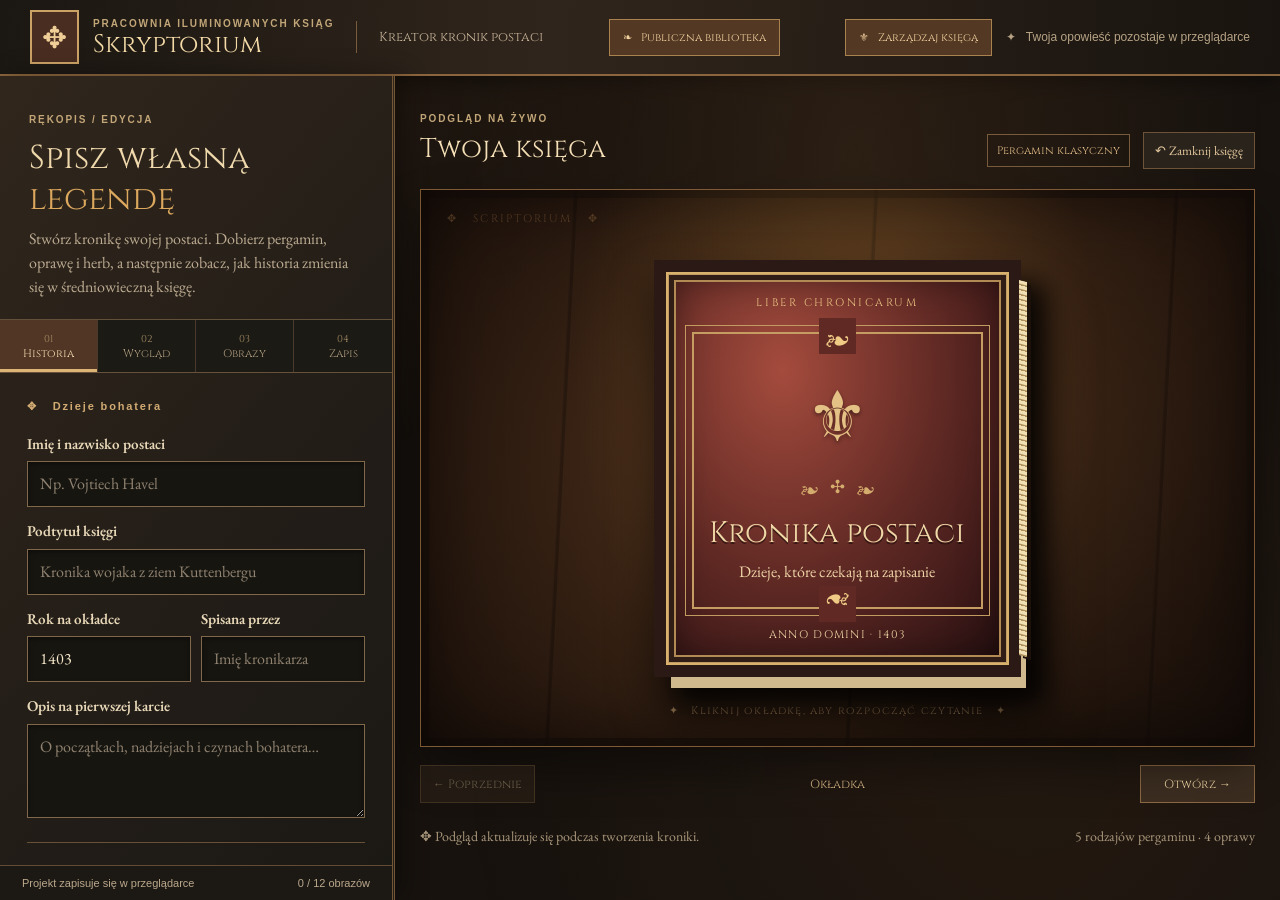
==== index.html @ 90901bff "Dodaj publikację księgi chronionej hasłem i link do panelu zarządzania" ====
<!doctype html>
<html lang="pl">
<head>
  <meta charset="utf-8">
  <meta name="viewport" content="width=device-width, initial-scale=1">
  <meta name="theme-color" content="#19120d">
  <meta name="description" content="Skryptorium — kreator średniowiecznych ksiąg postaci. Wpisz historię, wybierz pergamin i oprawę, dodaj herb i ilustracje.">
  <title>Skryptorium — Kreator Ksiąg Postaci</title>
  <link rel="preconnect" href="https://fonts.googleapis.com">
  <link rel="preconnect" href="https://fonts.gstatic.com" crossorigin>
  <link href="https://fonts.googleapis.com/css2?family=Cinzel:wght@400;500;600;700&family=EB+Garamond:ital,wght@0,400;0,500;0,600;1,400;1,500;1,600&display=swap" rel="stylesheet">
  <link rel="stylesheet" href="spine.css">
  <link rel="stylesheet" href="styles.css">
  <script src="api-config.js"></script>
  <script src="app.js" defer></script>
</head>
<body>
  <div class="vignette" aria-hidden="true"></div>
  <header class="topbar">
    <div class="mark" aria-hidden="true">✥</div>
    <div class="brand"><small>PRACOWNIA ILUMINOWANYCH KSIĄG</small><strong>Skryptorium</strong></div>
    <div class="topbar__rule" aria-hidden="true"></div>
    <span class="topbar__subtitle">Kreator kronik postaci</span>
    <a class="topbar__library" href="./biblioteka.html">❧ &nbsp; Publiczna biblioteka</a>
    <a class="topbar__library" href="./zarzadzanie.html">⚜ &nbsp; Zarządzaj księgą</a>
    <span class="local-indicator">✦ &nbsp; Twoja opowieść pozostaje w przeglądarce</span>
  </header>
  <div class="layout">
    <aside class="editor" aria-label="Panel tworzenia księgi">
      <div class="editor-intro">
        <span class="eyebrow">RĘKOPIS / EDYCJA</span>
        <h1>Spisz własną <em>legendę</em></h1>
        <p>Stwórz kronikę swojej postaci. Dobierz pergamin, oprawę i herb, a następnie zobacz, jak historia zmienia się w średniowieczną księgę.</p>
      </div>
      <nav class="tabs" aria-label="Etapy tworzenia księgi">
        <button type="button" class="tab is-current" data-tab="story" aria-current="step"><span>01</span> Historia</button>
        <button type="button" class="tab" data-tab="design"><span>02</span> Wygląd</button>
        <button type="button" class="tab" data-tab="images"><span>03</span> Obrazy</button>
        <button type="button" class="tab" data-tab="save"><span>04</span> Zapis</button>
      </nav>
      <div class="editor-scroll">
        <section class="edit-panel" id="panel-story" data-panel="story">
          <div class="section-heading">✥ &nbsp; Dzieje bohatera</div>
          <label for="character">Imię i nazwisko postaci</label>
          <input type="text" id="character" maxlength="85" placeholder="Np. Vojtiech Havel" autocomplete="off">
          <label for="subtitle">Podtytuł księgi</label>
          <input type="text" id="subtitle" maxlength="110" placeholder="Kronika wojaka z ziem Kuttenbergu">
          <div class="pair">
            <div><label for="year">Rok na okładce</label><input type="text" id="year" maxlength="30" placeholder="1403"></div>
            <div><label for="author">Spisana przez</label><input type="text" id="author" maxlength="65" placeholder="Imię kronikarza"></div>
          </div>
          <label for="summary">Opis na pierwszej karcie</label>
          <textarea id="summary" rows="3" maxlength="700" placeholder="O początkach, nadziejach i czynach bohatera…"></textarea>
          <div class="rule"></div>
          <div class="section-heading">✥ &nbsp; Historia postaci</div>
          <label for="story">Tekst kroniki</label>
          <textarea id="story" class="story-input" rows="16" maxlength="100000" spellcheck="true" placeholder="Rozdział I. Początki

W pewnej niewielkiej osadzie, u progu XV stulecia, żył…

Rozdział II. Pierwsza wyprawa

Los postawił przed nim nowe wyzwanie…"></textarea>
          <p class="hint">Możesz wkleić długą historię. Osobne akapity oddzielaj pustą linią. Nagłówki zaczynające się od „Rozdział”, „Prolog”, „Epilog” albo „# ” są rozpoznawane automatycznie. Tekst jest dzielony na strony.</p>
        </section>

        <section class="edit-panel" id="panel-design" data-panel="design" hidden>
          <div class="section-heading">✥ &nbsp; Pergamin i iluminacje</div>
          <h2>Wybierz styl kartek</h2><p class="description">Pięć rodzajów pergaminu, każdy z własnymi kolorami, zdobieniami i charakterem.</p>
          <div class="paper-options" id="paper-options" role="group" aria-label="Styl kartek"></div>
          <div class="rule"></div>
          <div class="section-heading">✥ &nbsp; Skórzana oprawa</div>
          <h2>Kolor okładki</h2><div class="cover-options" id="cover-options" role="group" aria-label="Kolor okładki"></div>
          <div class="rule"></div>
          <div class="section-heading">✥ &nbsp; Introligatorstwo i grzbiety</div>
          <h2>Wybierz grzbiet księgi</h2>
          <p class="description">Ten właśnie grzbiet zobaczą gracze na półce w publicznej bibliotece. Wybierz rodzaj tłoczeń i okuć; kolor skóry pochodzi z wybranej oprawy.</p>
          <div class="spine-options" id="spine-options" role="group" aria-label="Wybierz ozdobny grzbiet księgi"></div>
          <p class="hint">Podgląd pokazuje aktualne imię postaci i podtytuł. Wybrany grzbiet zapisuje się razem z kroniką w pliku JSON.</p>
          <div class="rule"></div>
          <div class="section-heading">✥ &nbsp; Heraldyka</div>
          <h2>Herb postaci lub rodu</h2>
          <div class="crest-setting">
            <div class="crest-mini" id="crest-mini" aria-label="Podgląd herbu">⚜</div>
            <div class="crest-actions">
              <label class="file-button" for="crest-upload">Dodaj własny herb</label>
              <input id="crest-upload" type="file" accept="image/png,image/jpeg,image/webp" hidden>
              <button class="text-button" id="remove-crest" type="button">Usuń herb</button>
              <small>Najlepiej sprawdza się PNG lub WebP z przezroczystym tłem.</small>
            </div>
          </div>
          <p class="hint">Herb pojawi się na przedniej okładce i na karcie tytułowej księgi.</p>
        </section>

        <section class="edit-panel" id="panel-images" data-panel="images" hidden>
          <div class="section-heading">✥ &nbsp; Rycinami ozdobiona opowieść</div>
          <h2>Ilustracje i fotografie</h2><p class="description">Dodaj portret postaci, sceny z jej życia, rodzinne posiadłości lub inne obrazy. Trafią na osobne karty z podpisami.</p>
          <label for="photos-upload" class="upload-zone">
            <span class="upload-zone__icon">❦</span>
            <strong>Wybierz obrazy</strong>
            <span>JPG / PNG / WebP · maksymalnie 12 fotografii</span>
          </label>
          <input id="photos-upload" type="file" accept="image/png,image/jpeg,image/webp" multiple hidden>
          <div class="photo-list" id="photo-list" aria-live="polite"></div>
          <p class="hint">Obrazy są zmniejszane w przeglądarce. Nie wysyłamy ich na serwer — pozostają w Twoim projekcie.</p>
        </section>

        <section class="edit-panel" id="panel-save" data-panel="save" hidden>
          <div class="section-heading">✥ &nbsp; Zachowaj swój rękopis</div>
          <h2>Zapis księgi</h2><p class="description">Na tym etapie zapisujemy projekt księgi. W przyszłości zbudujemy osobną bibliotekę z półkami i grzbietami ksiąg.</p>
          <div class="export-card">
            <div class="export-card__icon">✒</div>
            <div>
              <h3>Plik księgi (JSON)</h3>
              <p>Zapisuje historię, styl kartek, oprawę, herb i ilustracje. Ten format wykorzystamy później przy dodawaniu ksiąg do biblioteki.</p>
              <button type="button" id="save-json" class="button button--gold">Pobierz księgę .json</button>
            </div>
          </div>
          <div class="export-card">
            <div class="export-card__icon">❧</div>
            <div>
              <h3>Wczytaj wcześniejszy projekt</h3>
              <p>Wróć do edycji księgi zapisanej wcześniej na dysku.</p>
              <label for="load-json" class="button">Wczytaj projekt .json</label>
              <input type="file" id="load-json" accept=".json,application/json" hidden>
            </div>
          </div>
          <div class="publish-online">
            <div class="section-heading">✥ &nbsp; Publikacja w bibliotece</div>
            <h2>Opublikuj księgę z hasłem</h2>
            <p class="description">Każda opublikowana księga dostaje własny identyfikator i hasło właściciela. Dzięki nim później zmienisz treść lub ją usuniesz w osobnym panelu. Hasło nie trafi do pliku JSON ani do publicznej biblioteki.</p>
            <label for="publish-password">Hasło właściciela (minimum 12 znaków)</label>
            <input id="publish-password" type="password" minlength="12" maxlength="128" autocomplete="new-password" placeholder="Ustal silne, unikatowe hasło">
            <label for="publish-confirm">Powtórz hasło</label>
            <input id="publish-confirm" type="password" minlength="12" maxlength="128" autocomplete="new-password" placeholder="Powtórz hasło">
            <button id="publish-online" type="button" class="button button--gold">Opublikuj księgę online</button>
            <p class="hint" id="online-status" role="status">Sprawdzanie połączenia z serwerem książek…</p>
            <div id="publish-result" class="publish-result" hidden>
              <strong>Twoja księga jest dostępna w bibliotece.</strong>
              <p>Identyfikator księgi (zachowaj go razem z hasłem):</p>
              <code id="published-id"></code>
              <p><a href="./zarzadzanie.html">Przejdź do panelu edycji i generatora ilustracji →</a></p>
            </div>
          </div>
          <div class="future-note"><strong>Publiczna biblioteka już dostępna</strong><p>Wybierz księgę z regału i czytaj bez zmiany adresu strony. Opublikowanie nowej księgi wymaga obecnie dodania pliku JSON i wpisu w katalogu przez opiekuna repozytorium.</p><p><a href="./biblioteka.html">Przejdź do biblioteki ksiąg →</a></p></div>
          <button id="clear-project" class="text-button danger" type="button">Wyczyść i rozpocznij nowy rękopis</button>
        </section>
      </div>
      <div class="editor-footer"><span id="save-status" role="status">Projekt zapisuje się w przeglądarce</span><span id="photo-count">0 ilustracji</span></div>
    </aside>

    <main class="preview" aria-label="Podgląd tworzonej księgi">
      <div class="preview-head">
        <div><span class="eyebrow">PODGLĄD NA ŻYWO</span><h2>Twoja księga</h2></div>
        <div class="preview-head__actions">
          <span class="theme-tag" id="theme-label">Pergamin klasyczny</span>
          <button type="button" id="reset-preview" class="quiet-button">↶ Zamknij księgę</button>
        </div>
      </div>
      <div class="desk">
        <div class="candle-glow" aria-hidden="true"></div>
        <div class="desk-seal" aria-hidden="true">✥ &nbsp; SCRIPTORIUM &nbsp; ✥</div>
        <div class="book-shell">
          <button type="button" class="book-cover cover-burgundy" id="book-cover" aria-label="Otwórz księgę">
            <span class="cover-corners" aria-hidden="true"></span>
            <span class="cover-kicker">LIBER CHRONICARUM</span>
            <span class="cover-frame">
              <span class="cover-crest" id="cover-crest">⚜</span>
              <span class="cover-ornament">❧ &nbsp; ✣ &nbsp; ❧</span>
              <span class="cover-title" id="cover-title">Kronika postaci</span>
              <span class="cover-subtitle" id="cover-subtitle">Opowieść o losach bohatera</span>
            </span>
            <span class="cover-year" id="cover-year">ANNO DOMINI · 1403</span>
            <span class="book-edge" aria-hidden="true"></span>
          </button>
          <div id="book-spread" class="book-spread" hidden>
            <div class="folio folio--left" id="left-folio" data-paper="classic"></div>
            <span class="spine" aria-hidden="true"></span>
            <div class="folio folio--right" id="right-folio" data-paper="classic"></div>
            <div id="turn-leaf" class="turn-leaf" aria-hidden="true"></div>
          </div>
        </div>
        <p class="desk-hint" id="desk-hint">✦ &nbsp; Kliknij okładkę, aby rozpocząć czytanie &nbsp; ✦</p>
      </div>
      <div class="reader-controls">
        <button type="button" class="page-button" id="prev-page" disabled>← Poprzednie</button>
        <span id="page-indicator" class="page-indicator">Okładka</span>
        <button type="button" class="page-button" id="next-page">Dalej →</button>
      </div>
      <div class="preview-footer"><span>✥ Podgląd aktualizuje się podczas tworzenia kroniki.</span><span>5 rodzajów pergaminu · 4 oprawy</span></div>
    </main>
  </div>
  <div class="toast" id="toast" role="status" aria-live="polite"></div>
</body>
</html>
---- spine.css ----
/* Wspólna oprawa grzbietów: kreator i publiczna biblioteka. */
/* Introligatorskie oprawy: ręcznie tłoczona skóra, mosiądz i pergaminowe etykiety. */
.book-spine{
  --book-height:245px;--book-width:98px;--tilt:0deg;
  --cover-dark:#200e0e;--cover-base:#61251f;--cover-glow:#9a4c3b;
  --gilt:#c8a06a;--gilt-bright:#f3d59b;--gilt-shadow:#694825;
  --leather-shadow:#100a08;
  position:relative;isolation:isolate;
  width:var(--book-width);height:var(--book-height);
  flex:none;display:block;overflow:hidden;
  padding:0;margin:0;
  border:1px solid #9e794a;border-left:7px solid #1b0f0c;
  border-right:3px solid #2a120d;border-radius:7px 7px 3px 3px;
  background:
    radial-gradient(ellipse at 37% 5%,#ffffff20,transparent 27%),
    linear-gradient(90deg,#120909 0%,var(--cover-dark) 9%,var(--cover-glow) 32%,var(--cover-base) 53%,var(--cover-dark) 98%);
  color:#f2dbab;
  box-shadow:
    inset 2px 0 0 #c09a6573,inset 9px 0 8px #05030295,
    inset -4px 0 8px #000b,inset 0 0 0 1px #f6d99b29,
    2px 2px 0 #d6b37933,5px 5px 6px #07040396,9px 15px 18px #0009;
  transform:rotate(var(--tilt)) translateZ(0);
  transform-origin:50% 100%;
  transition:transform .3s cubic-bezier(.19,.8,.2,1),filter .25s,box-shadow .3s;
  will-change:transform;
}
.book-spine::before{
  content:"";position:absolute;inset:0;pointer-events:none;z-index:2;
  background:
    repeating-linear-gradient(177deg,#f4dcb207 0 1px,transparent 2px 7px,#13080714 9px 11px),
    radial-gradient(circle at 80% 77%,#fff4db08 0 2px,transparent 3px),
    repeating-linear-gradient(91deg,transparent 0 8px,#1108050b 9px 11px);
  mix-blend-mode:screen;opacity:.72;
}
.book-spine::after{
  content:"";position:absolute;inset:5px 3px;pointer-events:none;z-index:1;
  border:1px solid #debc8088;outline:1px solid #09060570;outline-offset:1px;
  border-radius:3px 3px 1px 1px;
  box-shadow:inset 0 0 0 2px #23130973;
}
.book-spine[data-cover="forest"]{
  --cover-dark:#111e17;--cover-base:#304d38;--cover-glow:#62795a;
  --gilt:#c9b17c;--gilt-bright:#f6e3b9;
}
.book-spine[data-cover="midnight"]{
  --cover-dark:#111a28;--cover-base:#2d3f56;--cover-glow:#637993;
  --gilt:#c0ac82;--gilt-bright:#ebdbb1;
}
.book-spine[data-cover="chestnut"]{
  --cover-dark:#281407;--cover-base:#724322;--cover-glow:#b17a47;
  --gilt:#dbb477;--gilt-bright:#fae0a8;
}
.book-spine[data-finish="ironbound"]{--gilt:#b9b0a4;--gilt-bright:#eee3cc;--gilt-shadow:#5e5952}
.book-spine[data-finish="monastic"]{--gilt:#c3ad85;--gilt-bright:#ead6a9;--gilt-shadow:#726041}
.book-spine[data-finish="merchant"]{--gilt:#d5a56a;--gilt-bright:#f5d59d;--gilt-shadow:#674621}
.book-spine:hover,.book-spine:focus-visible{
  transform:translateY(-31px) rotate(0deg) scale(1.055);
  z-index:5;filter:brightness(1.13) saturate(1.09);
  box-shadow:inset 9px 0 8px #050302a9,inset -4px 0 8px #000b,
  2px 2px 0 #cfab70a0,12px 20px 27px #000e,0 0 22px #dfae4d32;
}
.book-spine.is-selected{opacity:.19;transform:translateY(-20px) rotate(0)}
.book-spine__edge{
  position:absolute;inset:0 auto 0 0;width:10px;z-index:2;pointer-events:none;
  background:linear-gradient(90deg,#100704e6,#d6b37575 35%,#1a0c0966 75%,transparent);
  box-shadow:5px 0 7px #0006;
}
.book-spine__grain{
  position:absolute;inset:0;z-index:0;pointer-events:none;
  background:
    radial-gradient(ellipse at 58% 24%,#f9eac014,transparent 34%),
    repeating-linear-gradient(23deg,transparent 0 3px,#26140b16 4px 5px,transparent 6px 11px),
    radial-gradient(circle at 21% 68%,#11080832,transparent 36%);
}
.book-spine__frame{
  position:absolute;inset:10px 8px;z-index:1;pointer-events:none;
  border:2px double var(--gilt);
  border-radius:2px;
  box-shadow:inset 0 0 0 2px #1c0b0b8c,0 0 0 2px #2b170e60;
  opacity:.9;
}
.book-spine__ridges{position:absolute;inset:0;z-index:4;pointer-events:none}
.book-spine__ridge{
  position:absolute;left:0;right:0;height:9px;
  border-top:1px solid var(--gilt-bright);
  border-bottom:2px solid #100905d9;
  background:linear-gradient(180deg,#e3c18d55 0%,#61401b93 29%,#180e0a9c 68%,#090503bd);
  box-shadow:0 3px 3px #0008,0 -1px 2px #f5d79642;
  opacity:.9;
}
.book-spine__ridge:nth-child(1){top:18px}
.book-spine__ridge:nth-child(2){top:44px}
.book-spine__ridge:nth-child(3){bottom:47px}
.book-spine__ridge:nth-child(4){bottom:19px}
.book-spine__clasps{position:absolute;inset:0;z-index:5;pointer-events:none}
.book-spine__clasp{
  position:absolute;left:1px;right:1px;height:20px;
  background:
    radial-gradient(circle at 15% 50%,#fff0bf 0 1px,#63472b 2px,transparent 3px),
    radial-gradient(circle at 86% 50%,#fff0bf 0 1px,#63472b 2px,transparent 3px),
    linear-gradient(180deg,var(--gilt-bright),var(--gilt) 19%,#6c4c2e 59%,#21140b 85%,var(--gilt));
  box-shadow:inset 0 0 0 2px #51371d7a,0 3px 6px #070403a8;
  border:1px solid #594125;
}
.book-spine__clasp:nth-child(1){top:8px}
.book-spine__clasp:nth-child(2){bottom:8px}
.book-spine__finial{
  position:absolute;left:50%;transform:translateX(-50%);
  width:19px;height:19px;display:grid;place-items:center;z-index:6;
  color:var(--gilt-bright);font-size:17px;line-height:1;
  text-shadow:0 1px #150d07,0 0 5px #000a;
  pointer-events:none;
}
.book-spine__finial::before{content:"✤"}
.book-spine__finial--top{top:8px}
.book-spine__finial--bottom{bottom:8px;transform:translateX(-50%) rotate(180deg)}
.book-spine__cartouche{
  position:absolute;inset:27px 10px 29px;display:flex;flex-direction:column;
  align-items:center;gap:1px;z-index:3;min-height:0;
  background:linear-gradient(90deg,#140e0bba,#4b3021aa 27%,#24190eae 74%,#140c0abb);
  border:1px solid var(--gilt);
  outline:1px solid #170b089c;outline-offset:2px;
  box-shadow:inset 0 0 0 2px #2a140ad9,inset 0 0 0 3px #d4ae716d,0 2px 6px #080402c2;
  color:#ecd9b2;padding:2px 5px 1px;
  pointer-events:none;
}
.book-spine__cartouche::before{
  content:"";position:absolute;inset:5px 3px;opacity:.45;
  border:1px solid var(--gilt);pointer-events:none;
}
.book-spine__rosette{position:absolute;top:5px;left:7px;font:15px/1 'Cinzel',Georgia,serif;color:var(--gilt-bright);z-index:1;text-shadow:0 2px #090604}
.book-spine__monogram{
  position:absolute;right:5px;top:3px;z-index:1;display:grid;place-items:center;flex:none;
  height:21px;width:21px;border-radius:50%;
  color:#332114;font:700 12px/1 'Cinzel',serif;
  background:radial-gradient(circle at 33% 23%,#fff2cb,var(--gilt) 53%,var(--gilt-shadow) 92%);
  border:1px solid #321a0b;
  box-shadow:inset 0 0 0 2px #d6b57a5c,0 1px 2px #0009;
  margin-top:0;
}
.book-spine__label{
  display:flex;flex-direction:row;align-items:center;justify-content:center;
  gap:3px;position:absolute;z-index:1;top:28px;bottom:21px;left:3px;right:3px;
  min-height:0;max-height:none;width:auto;
  padding:2px 0 1px;overflow:hidden;
}
.book-spine__title,.book-spine__subtitle{
  writing-mode:vertical-rl;
  transform:rotate(180deg);
  text-align:center;
  white-space:nowrap;overflow:hidden;text-overflow:ellipsis;
  max-height:100%;min-height:0;min-width:0;
  line-height:1.1;text-shadow:0 1px 2px #000,1px 1px #160c09;
}
.book-spine__title{
  color:#f6e2b7;
  font:600 11.5px/1.12 'Cinzel',Georgia,serif;
  letter-spacing:.018em;
  flex:0 1 auto;
}
.book-spine__subtitle{
  color:#d9bc8b;
  font:500 10px/1 'EB Garamond',Georgia,serif;
  letter-spacing:.01em;
  flex:0 1 auto;
}
.book-spine__divider{
  writing-mode:vertical-rl;
  font:12px/1 Georgia,serif;
  color:var(--gilt-bright);opacity:.88;
  flex:none;text-shadow:0 0 3px #000;
}
 .book-spine__year{
  position:absolute;left:50%;bottom:2px;transform:translateX(-50%);
  color:#edcf91;
  z-index:1;
  background:linear-gradient(90deg,#150c09c9,#593d20 50%,#180d09c9);
  border:1px solid var(--gilt);
  box-shadow:inset 0 0 0 1px #2b170a;
  padding:1px 4px;
  font:9px/1.4 'Cinzel',serif;
  letter-spacing:.025em;
  margin-top:auto;margin-bottom:2px;
  white-space:nowrap;
}
.book-spine[data-finish="ironbound"] .book-spine__cartouche{
  border-radius:7px 7px 1px 1px;
  background:linear-gradient(90deg,#141414cf,#414039c9,#171a17cf);
}
.book-spine[data-finish="monastic"] .book-spine__cartouche{
  background:linear-gradient(90deg,#2c2418ec,#68563bbc,#272014e8);
  border-radius:2px 2px 10px 10px;
}
.book-spine[data-finish="merchant"] .book-spine__cartouche{
  background:linear-gradient(90deg,#4b2819,#755039,#462719);
  border:2px double var(--gilt);
}
.pull-animation .book-spine{
  width:100%;height:100%;opacity:1!important;transform:none!important;filter:brightness(1.08);
  pointer-events:none;box-shadow:inset 7px 0 12px #050302a9,8px 18px 25px #000b;
}
@media(max-width:600px){
  .book-spine{width:calc(var(--book-width) * .9);min-width:78px}
  .book-spine__cartouche{left:9px;right:8px}
  .book-spine__title{font-size:11px}
  .book-spine__subtitle{font-size:9px}
}
---- styles.css ----
:root{--dark:#17110c;--panel:#282018;--panel2:#211a14;--gold:#c39a60;--gold2:#eed0a0;--ink:#38271c;--paper:#ecdbb8;--light:#f1e4ce;--muted:#b7a78c;--line:#6f5538;color:#e7d9be;font-family:'EB Garamond',Georgia,serif}
*{box-sizing:border-box}html{scroll-behavior:smooth}body{margin:0;background:#17120e;min-width:320px;font:18px/1.5 'EB Garamond',Georgia,serif}button,input,textarea{font:inherit}button{cursor:pointer;color:inherit}button:disabled{opacity:.36;cursor:not-allowed}button:focus-visible,a:focus-visible,input:focus-visible,textarea:focus-visible,label:focus-visible{outline:2px solid #f0cb85;outline-offset:3px}input,textarea{border-radius:0}body::before{content:'';position:fixed;inset:0;pointer-events:none;z-index:-1;background:radial-gradient(circle at 10% 0,#834d212b,transparent 36%),radial-gradient(circle at 80% 85%,#8b542a1b,transparent 44%)}[hidden]{display:none!important}
.topbar{height:76px;display:flex;align-items:center;gap:14px;padding:0 30px;background:linear-gradient(95deg,#1b1712,#30251c 43%,#19140f);border-bottom:2px double #8b653d;box-shadow:0 4px 20px #0007}.mark{border:2px double #cca266;color:#f0ce97;display:grid;place-items:center;width:49px;height:54px;font-size:30px;background:#492d20}.brand{display:flex;flex-direction:column}.brand small,.eyebrow{font:700 10px/1.5 Arial,sans-serif;letter-spacing:.19em;color:#c2a678}.brand strong{color:#f3daa7;font:400 25px/1.1 'Cinzel',Georgia,serif}.topbar__rule{height:32px;border-right:1px solid #795c3e;margin:0 8px}.topbar__subtitle{color:#c9b69a;font:13px 'Cinzel',Georgia,serif}.local-indicator{margin-left:auto;color:#b6a385;font:12px Arial,sans-serif}
.layout{min-height:calc(100dvh - 76px);display:grid;grid-template-columns:435px minmax(0,1fr);max-width:1920px;margin:auto}.editor{height:calc(100dvh - 76px);min-height:680px;position:sticky;top:0;display:flex;flex-direction:column;overflow:hidden;border-right:3px double #735636;background:linear-gradient(130deg,#30261c,#211c17 65%,#1b1914);box-shadow:8px 0 25px #0005;z-index:2}.editor-intro{padding:27px 29px 20px;border-bottom:1px solid #625039}.editor-intro h1{font:400 33px/1.23 'Cinzel',Georgia,serif;margin:8px 0;color:#eed8ac}.editor-intro h1 em{font-style:normal;color:#dba85e}.editor-intro p{font-size:16px;color:#bcab91;margin:8px 0 0}.tabs{display:grid;grid-template-columns:repeat(4,1fr);border-bottom:1px solid #66523a}.tab{background:#1b1a15;padding:12px 4px 11px;border:0;border-right:1px solid #493a2b;color:#ad9a7c;font:11px 'Cinzel',serif}.tab:last-child{border-right:0}.tab span{display:block;font-size:10px;color:#a78d65}.tab.is-current{background:#513626;color:#f4dab0;box-shadow:inset 0 -3px #dbb476}.editor-scroll{flex:1;min-height:0;overflow-y:auto;padding:22px 27px 40px;scrollbar-color:#6a5137 #221b15}.edit-panel h2{font:400 23px/1.2 'Cinzel',Georgia,serif;color:#edca94;margin:4px 0 10px}.edit-panel label:not(.file-button):not(.upload-zone):not(.button){display:block;font-size:15px;color:#e9d9b9;font-weight:600;margin:13px 0 6px}.edit-panel input[type=text],.edit-panel textarea{display:block;width:100%;background:#171510;border:1px solid #82684a;color:#f4e6c9;padding:10px 12px;font-size:16px;box-shadow:inset 0 2px 5px #0006}.edit-panel input:focus,.edit-panel textarea:focus{border-color:#e5b775;outline:none;box-shadow:0 0 0 2px #e5b7752b}.edit-panel textarea{resize:vertical;line-height:1.5;min-height:80px}.edit-panel .story-input{min-height:310px}.edit-panel input::placeholder,.edit-panel textarea::placeholder{color:#8f8270}.section-heading{font:700 11px/1.5 Arial,sans-serif;letter-spacing:.17em;color:#d2ab73;margin:3px 0 18px}.description{color:#c5b195;font-size:16px;margin:0 0 18px}.hint{color:#ad9d83;font-size:14px;line-height:1.55;margin:14px 0}.pair{display:grid;grid-template-columns:1fr 1fr;gap:10px}.rule{margin:24px 0;border-top:1px solid #665038}.editor-footer{padding:11px 22px;background:#1c1915;border-top:1px solid #614b32;display:flex;justify-content:space-between;gap:10px;color:#bba88c;font:11px Arial,sans-serif}
.paper-options{display:grid;grid-template-columns:1fr 1fr;gap:12px}.paper-option{border:1px solid #755d3d;background:#2d261f;text-align:left;padding:7px;min-width:0}.paper-option.is-selected{border-color:#f2cb84;box-shadow:inset 0 0 0 1px #f2cb84,0 0 0 2px #f2cb8426}.paper-option__sample{display:grid;place-items:center;height:91px;font:16px 'Cinzel',serif;text-align:center;position:relative;padding:10px}.paper-option__sample::before{content:'❧';position:absolute;top:6px;left:10px;font-size:13px}.paper-option__name{display:block;padding:7px 2px 3px;font:15px 'EB Garamond',serif;color:#e9d5b0}.paper-option__check{color:#f0c887;font-size:14px;margin-left:5px}.cover-options{display:grid;grid-template-columns:repeat(4,1fr);gap:9px}.cover-option{border:1px solid #675339;background:#2a221b;padding:6px 4px;color:#dec59d;text-align:center;font-size:13px}.cover-option.is-selected{border-color:#f0c781;box-shadow:inset 0 0 0 1px #d09b58}.cover-option__swatch{display:block;height:58px;margin-bottom:7px;border:3px double #c9a266;box-shadow:inset 0 0 0 6px #0004}.cover-burgundy{--cover-base:#602924;--cover-dark:#240e10;--cover-glow:#a44b3d}.cover-forest{--cover-base:#304537;--cover-dark:#0c1d17;--cover-glow:#5a765e}.cover-midnight{--cover-base:#293c53;--cover-dark:#101823;--cover-glow:#58718b}.cover-chestnut{--cover-base:#694627;--cover-dark:#2a180e;--cover-glow:#a67b45}.cover-option__swatch{background:radial-gradient(ellipse at 40% 35%,var(--cover-glow),var(--cover-base) 55%,var(--cover-dark))}
.crest-setting{display:flex;gap:16px;align-items:center}.crest-mini{width:93px;height:103px;display:grid;place-items:center;flex:none;font-size:47px;color:#dec08d;background:#3c2e22;border:3px double #b89b6b}.crest-mini img{width:85px;height:90px;object-fit:contain}.crest-actions{display:flex;flex-direction:column;gap:7px;align-items:start}.crest-actions small{font-size:12px;color:#a8977c}.file-button,.button{display:inline-block;border:1px solid #c39a5e;color:#efdab6;background:#4a3423;padding:9px 12px;text-decoration:none;cursor:pointer;font-size:14px}.button:hover,.file-button:hover{background:#68462c}.button--gold{background:#90603a;color:#ffedc5}.text-button{background:none;border:0;padding:7px 0;color:#d7b27d;text-decoration:underline;font-size:14px}.text-button.danger{color:#d69a84;margin-top:20px}
.upload-zone{display:flex;align-items:center;flex-direction:column;justify-content:center;gap:7px;min-height:170px;border:1px dashed #b58e58;background:#29211a;cursor:pointer;color:#e0bd84}.upload-zone:hover{background:#3d2c20}.upload-zone__icon{font-size:45px}.upload-zone strong{font:16px 'Cinzel',Georgia,serif}.upload-zone span:last-child{font-size:13px;color:#bcac8f}.photo-list{margin-top:15px;display:grid;gap:10px}.photo-item{display:grid;grid-template-columns:78px minmax(0,1fr) 25px;gap:10px;padding:9px;background:#1f1a16;border:1px solid #67523a}.photo-item img{width:78px;height:79px;object-fit:cover}.photo-item input{display:block;width:100%;padding:7px;background:#15130f;border:1px solid #756347;color:#f3dfbf;font-size:14px}.photo-item small{color:#ab987b;font-size:12px}.photo-item__remove{border:0;background:none;color:#edc28f;font:23px Georgia}.photo-empty{text-align:center;padding:17px;color:#ac9776}.export-card{display:grid;grid-template-columns:37px 1fr;gap:12px;padding:17px 12px;background:#33271d;border:1px solid #8b6b44;margin:13px 0}.export-card__icon{color:#eac68c;font-size:30px}.export-card h3{font:16px 'Cinzel',serif;margin:0 0 7px;color:#f0d2a3}.export-card p{color:#c6b398;font-size:16px;margin:0 0 14px}.future-note{border-left:3px solid #b78b57;padding:14px 15px;background:#30261e;margin-top:22px;color:#cbb799}.future-note p{margin:4px 0 0;font-size:15px}.future-note strong{color:#eed4a1}
.preview{display:flex;flex-direction:column;min-width:0;overflow:hidden;padding:29px clamp(18px,3.8vw,66px);background:radial-gradient(ellipse at 52% 10%,#65422444,transparent 63%)}.preview-head{display:flex;justify-content:space-between;align-items:end;gap:16px;margin-bottom:20px}.preview-head h2{font:400 27px/1.2 'Cinzel',serif;margin:4px 0;color:#f5dfb6}.preview-head__actions{display:flex;align-items:center;gap:13px}.theme-tag{font:11px 'Cinzel',serif;color:#deb985;border:1px solid #775b3b;padding:8px 9px}.quiet-button{background:#29231b;border:1px solid #6d5439;padding:8px 11px;color:#e1c59b;font-size:13px}.quiet-button:hover{background:#483224}
.desk{position:relative;height:min(66vh,715px);min-height:485px;display:flex;align-items:center;justify-content:center;isolation:isolate;overflow:hidden;background:repeating-linear-gradient(93deg,transparent 0 152px,#1b10096a 154px 156px,transparent 157px 300px),linear-gradient(110deg,#392315,#56351d 48%,#2d1c11);border:1px solid #805a36;box-shadow:inset 0 0 0 8px #1c110a99,inset 0 0 70px #0009,0 22px 40px #0006}.desk::before{content:'';position:absolute;inset:0;pointer-events:none;background:radial-gradient(ellipse at 51% 45%,transparent 16%,#090504bd 100%)}.candle-glow{pointer-events:none;position:absolute;top:-43%;left:15%;width:70%;height:150%;background:radial-gradient(ellipse,#d59b4235,transparent 64%);animation:flicker 6s ease-in-out infinite alternate}@keyframes flicker{from{opacity:.58;transform:translateX(-1%)}to{opacity:.97;transform:translateX(1%)}}.desk-seal{position:absolute;top:21px;left:26px;font:11px 'Cinzel',serif;letter-spacing:.19em;color:#ba8b554f}.book-shell{position:relative;width:min(92%,980px);height:min(75%,585px);min-height:320px;display:flex;align-items:center;justify-content:center;perspective:1800px;z-index:1;filter:drop-shadow(0 24px 22px #0008)}
.book-cover{display:flex;flex-direction:column;align-items:center;justify-content:center;position:relative;width:48%;min-width:240px;max-width:460px;height:100%;padding:23px 26px;text-align:center;background:radial-gradient(ellipse at 34% 25%,var(--cover-glow),var(--cover-base) 50%,var(--cover-dark));border:12px solid #2a1914;outline:1px solid #c09b64;outline-offset:-15px;box-shadow:inset 0 0 0 2px #d8b16d,inset 0 0 0 8px #301d16,inset 0 0 0 10px #b18a54,inset 0 0 45px #0009,11px 17px 0 -6px #d0b98c,23px 25px 23px #000c;color:#f0d8a7;transform-origin:left center;transition:transform .55s cubic-bezier(.2,.6,.2,1)}.book-cover:hover{filter:brightness(1.1)}.book-cover.is-opening{transform:rotateY(-96deg);pointer-events:none}.cover-kicker{font:11px 'Cinzel',serif;letter-spacing:.23em;color:#e8c382;margin-bottom:22px}.cover-frame{border:2px solid #c59d63;outline:1px solid #c29b61;outline-offset:6px;display:flex;flex:1;flex-direction:column;align-items:center;justify-content:center;width:100%;max-height:365px;padding:12px 14px;position:relative}.cover-frame::before,.cover-frame::after{content:'❧';position:absolute;top:-16px;padding:0 7px;background:var(--cover-base);font-size:24px;color:#f0cb86}.cover-frame::after{top:auto;bottom:-15px;transform:rotate(180deg)}.cover-crest{display:grid;place-items:center;width:112px;height:114px;font-size:70px;color:#e4c185;filter:drop-shadow(0 2px 2px #0007)}.cover-crest img{width:107px;height:107px;object-fit:contain}.cover-ornament{font-size:18px;color:#d4ac6d}.cover-title{font:400 clamp(19px,2.3vw,30px)/1.38 'Cinzel',serif;overflow-wrap:anywhere;text-shadow:0 2px #0007;margin:13px 0 8px}.cover-subtitle{font-size:16px;color:#eed3a6;line-height:1.24}.cover-year{font:11px 'Cinzel',serif;letter-spacing:.12em;margin-top:18px}.book-edge{position:absolute;right:-18px;top:9px;bottom:9px;width:8px;background:repeating-linear-gradient(#f1dfb4 0 3px,#ad8f5b 4px 5px);transform:skewY(15deg);box-shadow:4px 2px #1c100a}
.book-spread{width:100%;height:100%;display:flex;position:relative;border:6px solid #543321;background:#553921;box-shadow:0 0 0 6px #26150e,0 0 0 8px #b88c4b,inset 0 0 0 5px #d7bb85;animation:open-book .4s ease both}@keyframes open-book{from{transform:scaleX(.5);opacity:0}to{transform:scaleX(1);opacity:1}}.folio{flex:1;min-width:0;position:relative;height:100%;overflow:hidden;padding:29px 23px 30px;color:#402b1d}.folio:first-child{box-shadow:inset -11px 0 24px #6b441f6e,inset 0 0 28px #8b6a3b44}.folio:nth-child(3){box-shadow:inset 11px 0 24px #6b441f6e,inset 0 0 28px #8b6a3b44}.spine{position:absolute;z-index:3;pointer-events:none;height:100%;left:calc(50% - 8px);width:16px;background:linear-gradient(90deg,#3e24177a,#f1daaa87 48%,#41291c73)}
.turn-leaf{display:none;z-index:10;position:absolute;top:0;left:50%;height:100%;width:50%;background:#e5cda0;box-shadow:0 0 16px #0007;transform-origin:left center;backface-visibility:hidden}.turn-leaf.turning{display:block;animation:turn-paper .45s ease-in forwards}@keyframes turn-paper{from{transform:rotateY(0);opacity:.95}to{transform:rotateY(-175deg);opacity:0}}
.desk-hint{position:absolute;bottom:17px;color:#d7ad76b8;font:11px 'Cinzel',serif;letter-spacing:.11em;text-align:center}
.reader-controls{display:flex;align-items:center;justify-content:space-between;gap:8px;margin-top:18px}.page-button{min-width:115px;padding:10px 12px;background:#3c2d20;border:1px solid #8b6943;color:#f2d8a6;font:12px 'Cinzel',serif}.page-button:hover:not(:disabled){background:#68472e}.page-indicator{font:12px 'Cinzel',serif;color:#ddbd89;text-align:center}.preview-footer{display:flex;justify-content:space-between;gap:12px;color:#a9977b;margin-top:23px;font-size:14px}
.folio[data-paper=classic],.paper-option__sample[data-paper=classic]{background:repeating-linear-gradient(5deg,transparent 0 10px,#80522707 11px 12px),radial-gradient(ellipse at 17% 18%,#f5e6c8,#e0cba5 92%);color:#432c1e}
.folio[data-paper=royal],.paper-option__sample[data-paper=royal]{background:linear-gradient(135deg,#f3e7c8,#debe83);color:#592b20}.folio[data-paper=royal]::after{content:'';inset:9px;border:5px double #9a443480;position:absolute;pointer-events:none}
.folio[data-paper=battle],.paper-option__sample[data-paper=battle]{background:radial-gradient(ellipse at 90% 10%,#c7ab7b,#ddc59d 75%,#b39167);color:#39271e}
.folio[data-paper=monastery],.paper-option__sample[data-paper=monastery]{background:repeating-linear-gradient(0deg,transparent 0 24px,#9e92753b 25px 26px),linear-gradient(125deg,#eee9d9,#d5ceba);color:#332d25}
.folio[data-paper=nocturne],.paper-option__sample[data-paper=nocturne]{background:radial-gradient(circle at 50% 20%,#374550,#152631 90%);color:#e6d4b1}
.folio[data-paper=classic]::after,.folio[data-paper=battle]::after,.folio[data-paper=monastery]::after,.folio[data-paper=nocturne]::after{content:'';inset:12px;position:absolute;pointer-events:none;border:1px solid currentColor;opacity:.19}
.folio-content{position:relative;z-index:1;display:flex;flex-direction:column;height:100%;min-height:0;overflow:hidden}.folio-kicker{text-align:center;font:9px 'Cinzel',serif;letter-spacing:.11em;opacity:.74;margin-bottom:14px}.folio-title{text-align:center;font:500 clamp(15px,1.7vw,23px)/1.32 'Cinzel',serif;margin:5px 0 14px;overflow-wrap:anywhere}.folio-rule{height:1px;width:45%;background:currentColor;opacity:.43;margin:0 auto 16px}.folio-text{flex:1;min-height:0;overflow:hidden;font:clamp(13px,1.21vw,18px)/1.36 'EB Garamond',Georgia,serif;overflow-wrap:anywhere}.folio-text p{margin:0 0 .67em;text-align:justify}.folio-text p:first-child::first-letter{float:left;font:1.8em/0.9 'Cinzel',serif;color:#8d3928;margin-right:5px}.folio[data-paper=nocturne] .folio-text p:first-child::first-letter{color:#e9c688}.folio-footer{text-align:center;margin-top:auto;padding-top:9px;font:9px 'Cinzel',serif;letter-spacing:.1em;opacity:.7}.folio-sigil{font-size:69px;text-align:center;color:#9b7045;margin:22px auto}.folio-photo{max-width:100%;width:100%;height:min(67%,340px);margin:auto;display:block;object-fit:contain;box-shadow:0 5px 8px #0002}.folio-caption{text-align:center;font-style:italic;font-size:16px;margin:10px 0}.folio-crest{width:138px;height:144px;object-fit:contain;display:block;margin:20px auto}.folio-subtitle{text-align:center;font-style:italic;font-size:19px}.folio-placeholder{font-style:italic;opacity:.75;text-align:center;padding-top:28px}.folio-end{text-align:center;margin:24px auto;font:12px 'Cinzel',serif;letter-spacing:.1em}
.toast{position:fixed;bottom:22px;right:22px;z-index:20;border:1px solid #c49b60;background:#382719;color:#f8e5c0;padding:13px 18px;box-shadow:0 6px 26px #0008;font-size:15px;opacity:0;pointer-events:none;transform:translateY(15px);transition:.2s}.toast.visible{opacity:1;transform:translateY(0)}
@media(max-width:1450px){.layout{grid-template-columns:395px minmax(0,1fr)}.preview{padding:26px 25px}.folio{padding:21px 17px}.desk{height:62vh;min-height:464px}}
@media(max-width:1120px){.layout{grid-template-columns:340px minmax(0,1fr)}.editor-intro{padding:22px}.editor-intro h1{font-size:26px}.editor-intro p{font-size:14px}.editor-scroll{padding:18px}.tab{font-size:10px}.desk{height:58vh;min-height:429px}.book-shell{height:77%;width:93%}.folio{padding:17px 12px}.folio-text{font-size:13px}.folio-title{font-size:17px}.cover-crest{height:80px}.cover-crest img{height:80px}}
@media(max-width:800px){.layout{grid-template-columns:1fr}.editor{position:relative;height:auto;min-height:0}.editor-scroll{overflow:visible}.preview{padding:22px}.desk{height:520px;min-height:0}.book-shell{height:78%}.topbar__subtitle{display:none}.topbar__rule{display:none}}
@media(max-width:570px){.topbar{height:66px;padding:0 12px}.mark{height:43px;width:39px}.brand strong{font-size:20px}.brand small{font-size:8px}.local-indicator{display:none}.preview-head{flex-direction:column;align-items:start}.preview-head__actions{width:100%;justify-content:space-between}.desk{height:492px}.book-shell{width:96%;height:82%}.book-cover{height:91%;width:83%;min-width:0;padding:16px}.book-spread{width:94%}.folio{padding:21px 18px}.folio--right{display:none}.spine{left:auto;right:0;width:11px}.turn-leaf{left:0;width:100%}.folio-text{font-size:15px}.page-button{min-width:86px;padding:9px 8px;font-size:10px}.page-indicator{font-size:10px}.cover-title{font-size:21px}.preview-footer span:last-child{display:none}}
@media(max-width:390px){.paper-options{grid-template-columns:1fr 1fr}.cover-options{gap:4px}.cover-option{font-size:11px}.editor-scroll{padding:18px 15px}.folio-text{font-size:14px}}
@media(prefers-reduced-motion:reduce){html{scroll-behavior:auto}*,*::before,*::after{animation-duration:.01ms!important;transition-duration:.01ms!important}}

/* Bezpośredni dostęp do publicznej biblioteki */
.topbar__library{margin-left:auto;text-decoration:none;font:11px 'Cinzel',Georgia,serif;color:#f1d3a0;background:#533823;border:1px solid #a9824f;padding:10px 13px;white-space:nowrap;transition:.2s}
.topbar__library:hover{background:#755030;border-color:#edc58d}
.topbar .local-indicator{margin-left:0}
.future-note a{color:#f1cc92;text-underline-offset:3px}
@media(max-width:570px){.topbar__library{font-size:9px;padding:7px;margin-left:auto;max-width:132px;white-space:normal;text-align:center}}


/* Wybór konkretnej oprawy grzbietu: ten sam spine.css co w bibliotece. */
.spine-options{
  display:grid;grid-template-columns:repeat(2,minmax(0,1fr));
  gap:13px;margin:12px 0 9px;
}
.spine-choice{
  min-width:0;display:flex;flex-direction:column;align-items:stretch;
  padding:9px 9px 11px;border:1px solid #756044;
  border-radius:2px;color:#ead6b4;
  background:linear-gradient(145deg,#35281e,#211b16);
  text-align:center;
  transition:border-color .2s,box-shadow .2s,background .2s;
}
.spine-choice:hover{border-color:#c8a173;background:linear-gradient(145deg,#423020,#271e17)}
.spine-choice.is-selected{
  border-color:#f0c888;
  background:linear-gradient(145deg,#483321,#282018);
  box-shadow:inset 0 0 0 1px #c49c62,0 0 0 2px #c49c621f;
}
.spine-choice__stage{
  display:flex;align-items:center;justify-content:center;
  width:100%;height:210px;min-width:0;overflow:hidden;
  background:
    radial-gradient(ellipse at 50% 76%,#a16b3f35,transparent 63%),
    repeating-linear-gradient(92deg,#0000 0 32px,#100b086e 34px 36px),
    linear-gradient(140deg,#47301e,#2c1c11);
  border:1px solid #7d5633;
  box-shadow:inset 0 0 13px #0b08099c;
}
.spine-choice .book-spine{
  --book-height:245px;--book-width:98px;
  transform:scale(.76)!important;
  transform-origin:center center!important;
  pointer-events:none;
  filter:drop-shadow(4px 7px 4px #0009);
  margin:0;
}
.spine-choice:hover .book-spine,
.spine-choice.is-selected .book-spine{
  filter:brightness(1.12) drop-shadow(4px 7px 4px #000b);
}
.spine-choice__caption{display:flex;flex-direction:column;align-items:center;gap:3px;margin-top:9px}
.spine-choice__caption strong{
  font:500 15px 'Cinzel',Georgia,serif;color:#f3d7a5;letter-spacing:.01em;
}
.spine-choice__caption>span:not(.spine-choice__checked){
  font:13px/1.4 'EB Garamond',Georgia,serif;color:#bba789;
}
.spine-choice__checked{
  font:10px/1.5 Arial,sans-serif;color:#f2ce8f;
  letter-spacing:.05em;margin-top:3px;
}
@media(max-width:390px){
  .spine-options{gap:8px}
  .spine-choice{padding:6px}
  .spine-choice__caption strong{font-size:12px}
  .spine-choice__stage{height:203px}
}
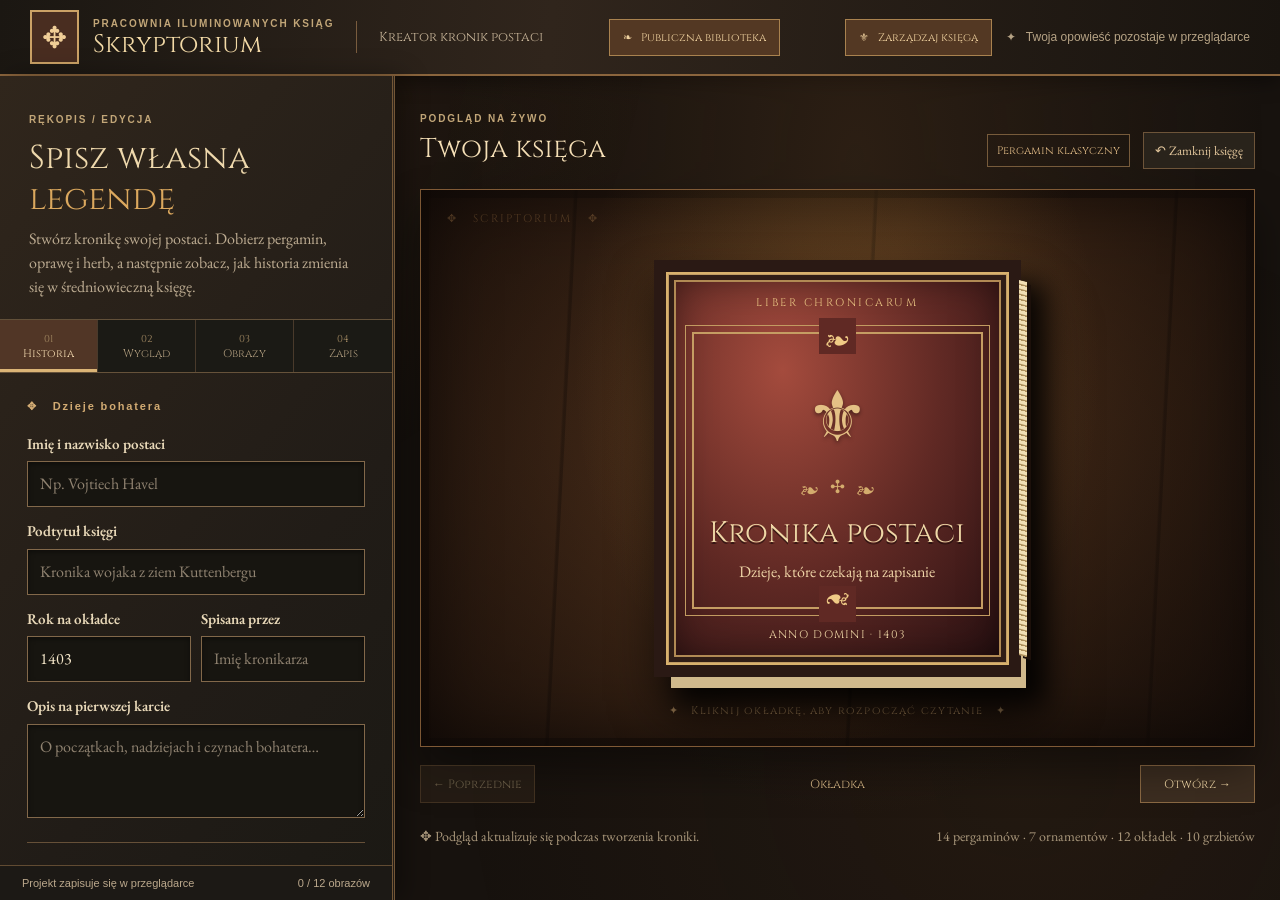
==== commit 2645d88d: "Dodaj do kreatora ramki stron, katalog nowych pergaminów i większy wybór opraw" ====
--- a/index.html
+++ b/index.html
@@ -11,6 +11,7 @@
   <link href="https://fonts.googleapis.com/css2?family=Cinzel:wght@400;500;600;700&family=EB+Garamond:ital,wght@0,400;0,500;0,600;1,400;1,500;1,600&display=swap" rel="stylesheet">
   <link rel="stylesheet" href="spine.css">
   <link rel="stylesheet" href="styles.css">
+  <link rel="stylesheet" href="manuscript-themes.css">
   <script src="api-config.js"></script>
   <script src="app.js" defer></script>
 </head>
@@ -66,11 +67,16 @@
 
         <section class="edit-panel" id="panel-design" data-panel="design" hidden>
           <div class="section-heading">✥ &nbsp; Pergamin i iluminacje</div>
-          <h2>Wybierz styl kartek</h2><p class="description">Pięć rodzajów pergaminu, każdy z własnymi kolorami, zdobieniami i charakterem.</p>
+          <h2>Wybierz styl kartek</h2><p class="description">Czternaście rodzajów pergaminu inspirowanych średniowiecznymi rękopisami. Każdy ma własny kolor, fakturę i zdobienia — wybór od razu widać na rozłożonej księdze.</p>
           <div class="paper-options" id="paper-options" role="group" aria-label="Styl kartek"></div>
           <div class="rule"></div>
+          <div class="section-heading">✥ &nbsp; Obramowania i ornamenty</div>
+          <h2>Wybierz zdobienie kart</h2>
+          <p class="description">Osobno od koloru pergaminu wybierz ramkę: filigrany, heraldykę, gotyckie ornamenty lub sploty roślinne. Możesz dowolnie łączyć je ze wszystkimi rodzajami kartek.</p>
+          <div class="frame-options" id="frame-options" role="group" aria-label="Zdobienie ramek kart"></div>
+          <div class="rule"></div>
           <div class="section-heading">✥ &nbsp; Skórzana oprawa</div>
-          <h2>Kolor okładki</h2><div class="cover-options" id="cover-options" role="group" aria-label="Kolor okładki"></div>
+          <h2>Kolor okładki</h2><p class="description">Dwanaście skórzanych i barwionych opraw: od zakonnej czerni po książęcy karmazyn i jasną kość słoniową.</p><div class="cover-options" id="cover-options" role="group" aria-label="Kolor okładki"></div>
           <div class="rule"></div>
           <div class="section-heading">✥ &nbsp; Introligatorstwo i grzbiety</div>
           <h2>Wybierz grzbiet księgi</h2>
@@ -128,21 +134,24 @@
           <div class="publish-online">
             <div class="section-heading">✥ &nbsp; Publikacja w bibliotece</div>
             <h2>Opublikuj księgę z hasłem</h2>
-            <p class="description">Każda opublikowana księga dostaje własny identyfikator i hasło właściciela. Dzięki nim później zmienisz treść lub ją usuniesz w osobnym panelu. Hasło nie trafi do pliku JSON ani do publicznej biblioteki.</p>
-            <label for="publish-password">Hasło właściciela (minimum 12 znaków)</label>
-            <input id="publish-password" type="password" minlength="12" maxlength="128" autocomplete="new-password" placeholder="Ustal silne, unikatowe hasło">
+            <p class="description">Publiczna historia, herb i zdjęcia zostaną zapisane w repozytorium GitHub. Indywidualne hasło służy do późniejszej edycji i usuwania, a jego hash pozostanie w prywatnej bazie Cloudflare.</p>
+            <p class="hint"><strong>Ważne:</strong> opublikowane treści są jawne, również w historii zmian GitHuba. Usunięcie książki z półki nie wymazuje wcześniejszych wersji. Nie dodawaj danych poufnych.</p>
+            <label for="publish-password">Hasło właściciela</label>
+            <input id="publish-password" type="password" autocomplete="new-password" placeholder="Ustal silne, unikatowe hasło">
+            <p class="hint">Nie narzucamy długości hasła. Dla bezpieczeństwa użyj długiego, unikatowego hasła.</p>
             <label for="publish-confirm">Powtórz hasło</label>
-            <input id="publish-confirm" type="password" minlength="12" maxlength="128" autocomplete="new-password" placeholder="Powtórz hasło">
+            <input id="publish-confirm" type="password" autocomplete="new-password" placeholder="Powtórz hasło">
             <button id="publish-online" type="button" class="button button--gold">Opublikuj księgę online</button>
             <p class="hint" id="online-status" role="status">Sprawdzanie połączenia z serwerem książek…</p>
             <div id="publish-result" class="publish-result" hidden>
               <strong>Twoja księga jest dostępna w bibliotece.</strong>
               <p>Identyfikator księgi (zachowaj go razem z hasłem):</p>
-              <code id="published-id"></code>
-              <p><a href="./zarzadzanie.html">Przejdź do panelu edycji i generatora ilustracji →</a></p>
-            </div>
-          </div>
-          <div class="future-note"><strong>Publiczna biblioteka już dostępna</strong><p>Wybierz księgę z regału i czytaj bez zmiany adresu strony. Opublikowanie nowej księgi wymaga obecnie dodania pliku JSON i wpisu w katalogu przez opiekuna repozytorium.</p><p><a href="./biblioteka.html">Przejdź do biblioteki ksiąg →</a></p></div>
+              <div class="published-identity"><code id="published-id"></code><button type="button" id="copy-book-id" class="button button--gold">Kopiuj ID</button></div>
+              <p><a id="published-manage-link" href="./zarzadzanie.html">Otwórz tę księgę w panelu edycji →</a></p>
+              <p class="hint">Jeśli zgubisz identyfikator, wyszukasz go po nazwie postaci w panelu edycji.</p>
+            </div>
+          </div>
+          <div class="future-note"><strong>Publiczna biblioteka</strong><p>Po podłączeniu Workera opublikowana księga zostanie zapisana automatycznie na GitHubie i pojawi się w bibliotece po aktualizacji katalogu. Do czasu uruchomienia API możesz pobrać projekt JSON i zachować go na dysku.</p><p><a href="./biblioteka.html">Przejdź do biblioteki ksiąg →</a></p></div>
           <button id="clear-project" class="text-button danger" type="button">Wyczyść i rozpocznij nowy rękopis</button>
         </section>
       </div>
@@ -187,7 +196,7 @@
         <span id="page-indicator" class="page-indicator">Okładka</span>
         <button type="button" class="page-button" id="next-page">Dalej →</button>
       </div>
-      <div class="preview-footer"><span>✥ Podgląd aktualizuje się podczas tworzenia kroniki.</span><span>5 rodzajów pergaminu · 4 oprawy</span></div>
+      <div class="preview-footer"><span>✥ Podgląd aktualizuje się podczas tworzenia kroniki.</span><span>14 pergaminów · 7 ornamentów · 12 okładek · 10 grzbietów</span></div>
     </main>
   </div>
   <div class="toast" id="toast" role="status" aria-live="polite"></div>
--- a/styles.css
+++ b/styles.css
@@ -93,3 +93,29 @@
   .spine-choice__caption strong{font-size:12px}
   .spine-choice__stage{height:203px}
 }
+
+
+/* Publikacja online chroniona indywidualnym hasłem */
+.publish-online{margin:25px 0 20px;padding:19px 16px;border:1px solid #8b7149;background:linear-gradient(115deg,#31251a,#261d16);box-shadow:inset 0 0 0 3px #292117}
+.publish-online h2{font:500 20px/1.3 'Cinzel',Georgia,serif;color:#f0d3a2}
+.publish-online label{margin-top:13px}
+.publish-online .button{margin:17px 0 6px}
+.publish-online input[type=password]{display:block;width:100%;background:#18140f;border:1px solid #8b6a45;padding:11px;color:#f4e3c8;font:15px Arial,sans-serif;outline-offset:2px}
+.publish-online input:focus{border-color:#f0c785}
+.publish-online .hint{margin:9px 0 0}
+.publish-result{padding:13px;margin-top:17px;background:#41301e;border:1px solid #ba9562;color:#f0ddbb}
+.publish-result strong{font-size:17px}
+.publish-result code{display:block;word-break:break-all;font:12px/1.5 ui-monospace,monospace;color:#f6d9a2;background:#231a13;padding:9px;margin:9px 0}
+.publish-result a{color:#f4cb8d}
+@media(max-width:660px){
+  .topbar{height:auto;min-height:66px;flex-wrap:wrap;padding:12px;gap:7px}
+  .topbar .brand{flex:1 1 100%}
+  .topbar__subtitle,.topbar .local-indicator{display:none}
+  .topbar__library{flex:1 1 130px;max-width:none;margin:0;text-align:center;padding:8px 6px}
+}
+
+
+/* Identyfikator i odnośnik do edycji po publikacji */
+.published-identity{display:flex;align-items:center;gap:9px;flex-wrap:wrap;margin-top:8px}
+.published-identity code{flex:1;min-width:145px;overflow-wrap:anywhere;word-break:break-word}
+.published-identity .button{white-space:nowrap;align-self:stretch;margin:0;min-width:92px}
